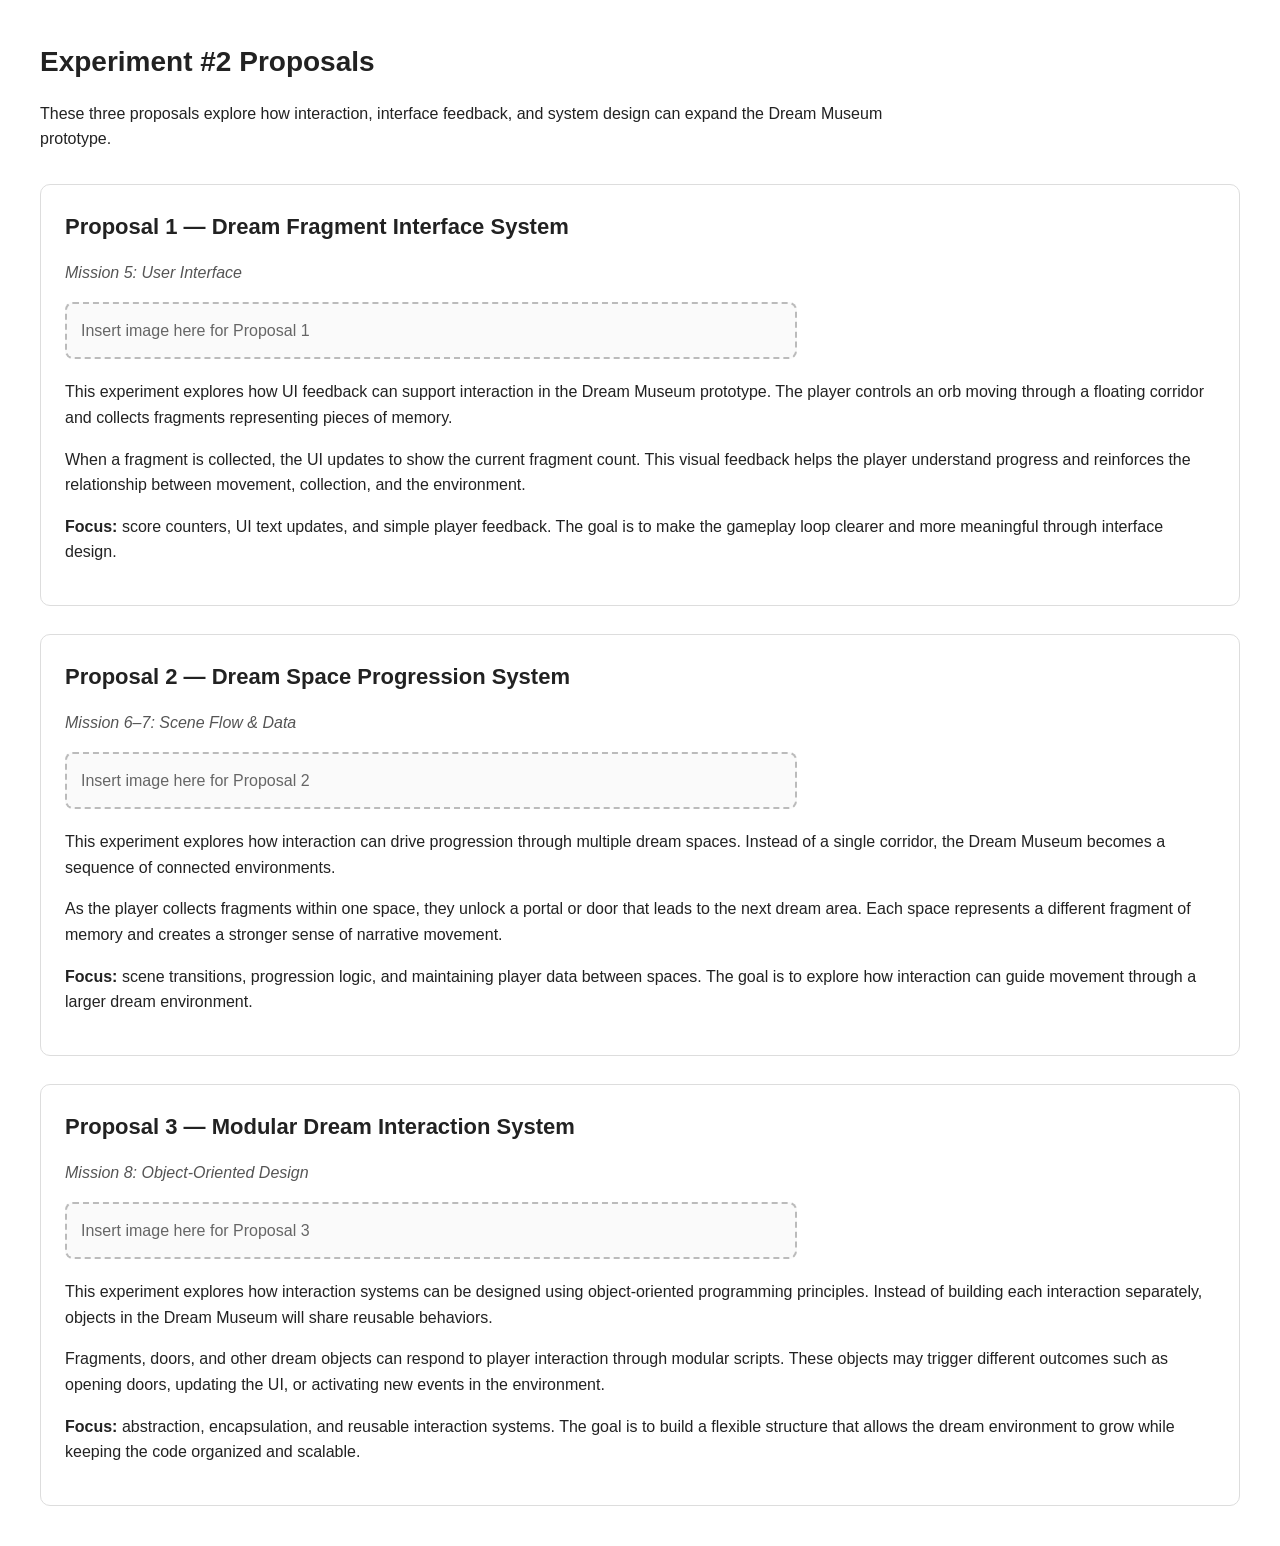
==== Mission2/Experiment2.html @ 94b40512 "update folder" ====
<!DOCTYPE html>
<html lang="en">
<head>
  <meta charset="UTF-8" />
  <meta name="viewport" content="width=device-width, initial-scale=1.0" />
  <title>Experiment #2 Proposals</title>
  <style>
    body {
      font-family: Arial, sans-serif;
      line-height: 1.6;
      margin: 40px;
      color: #222;
      background: #fff;
    }

    h1 {
      font-size: 28px;
      margin-bottom: 8px;
    }

    .intro {
      margin-bottom: 32px;
      max-width: 900px;
    }

    .proposal {
      border: 1px solid #ddd;
      padding: 24px;
      margin-bottom: 28px;
      border-radius: 10px;
      page-break-inside: avoid;
    }

    .proposal h2 {
      font-size: 22px;
      margin-top: 0;
      margin-bottom: 8px;
    }

    .mission {
      font-style: italic;
      color: #555;
      margin-bottom: 16px;
    }

    .image-placeholder {
      display: block;
      width: 100%;
      max-width: 700px;
      padding: 14px;
      margin: 16px 0 20px 0;
      border: 2px dashed #bbb;
      border-radius: 8px;
      color: #666;
      background: #fafafa;
      text-decoration: none;
    }

    .label {
      font-weight: bold;
    }
  </style>
</head>
<body>
  <h1>Experiment #2 Proposals</h1>
  <p class="intro">
    These three proposals explore how interaction, interface feedback, and system design
    can expand the Dream Museum prototype.
  </p>

  <section class="proposal">
    <h2>Proposal 1 — Dream Fragment Interface System</h2>
    <p class="mission">Mission 5: User Interface</p>

    <a class="image-placeholder" href="YOUR-IMAGE-LINK-HERE-1">
      Insert image here for Proposal 1
    </a>

    <p>
      This experiment explores how UI feedback can support interaction in the Dream Museum prototype.
      The player controls an orb moving through a floating corridor and collects fragments representing
      pieces of memory.
    </p>

    <p>
      When a fragment is collected, the UI updates to show the current fragment count. This visual
      feedback helps the player understand progress and reinforces the relationship between movement,
      collection, and the environment.
    </p>

    <p>
      <span class="label">Focus:</span> score counters, UI text updates, and simple player feedback.
      The goal is to make the gameplay loop clearer and more meaningful through interface design.
    </p>
  </section>

  <section class="proposal">
    <h2>Proposal 2 — Dream Space Progression System</h2>
    <p class="mission">Mission 6–7: Scene Flow &amp; Data</p>

    <a class="image-placeholder" href="YOUR-IMAGE-LINK-HERE-2">
      Insert image here for Proposal 2
    </a>

    <p>
      This experiment explores how interaction can drive progression through multiple dream spaces.
      Instead of a single corridor, the Dream Museum becomes a sequence of connected environments.
    </p>

    <p>
      As the player collects fragments within one space, they unlock a portal or door that leads to
      the next dream area. Each space represents a different fragment of memory and creates a stronger
      sense of narrative movement.
    </p>

    <p>
      <span class="label">Focus:</span> scene transitions, progression logic, and maintaining player
      data between spaces. The goal is to explore how interaction can guide movement through a larger
      dream environment.
    </p>
  </section>

  <section class="proposal">
    <h2>Proposal 3 — Modular Dream Interaction System</h2>
    <p class="mission">Mission 8: Object-Oriented Design</p>

    <a class="image-placeholder" href="YOUR-IMAGE-LINK-HERE-3">
      Insert image here for Proposal 3
    </a>

    <p>
      This experiment explores how interaction systems can be designed using object-oriented
      programming principles. Instead of building each interaction separately, objects in the
      Dream Museum will share reusable behaviors.
    </p>

    <p>
      Fragments, doors, and other dream objects can respond to player interaction through modular
      scripts. These objects may trigger different outcomes such as opening doors, updating the UI,
      or activating new events in the environment.
    </p>

    <p>
      <span class="label">Focus:</span> abstraction, encapsulation, and reusable interaction systems.
      The goal is to build a flexible structure that allows the dream environment to grow while keeping
      the code organized and scalable.
    </p>
  </section>
</body>
</html>
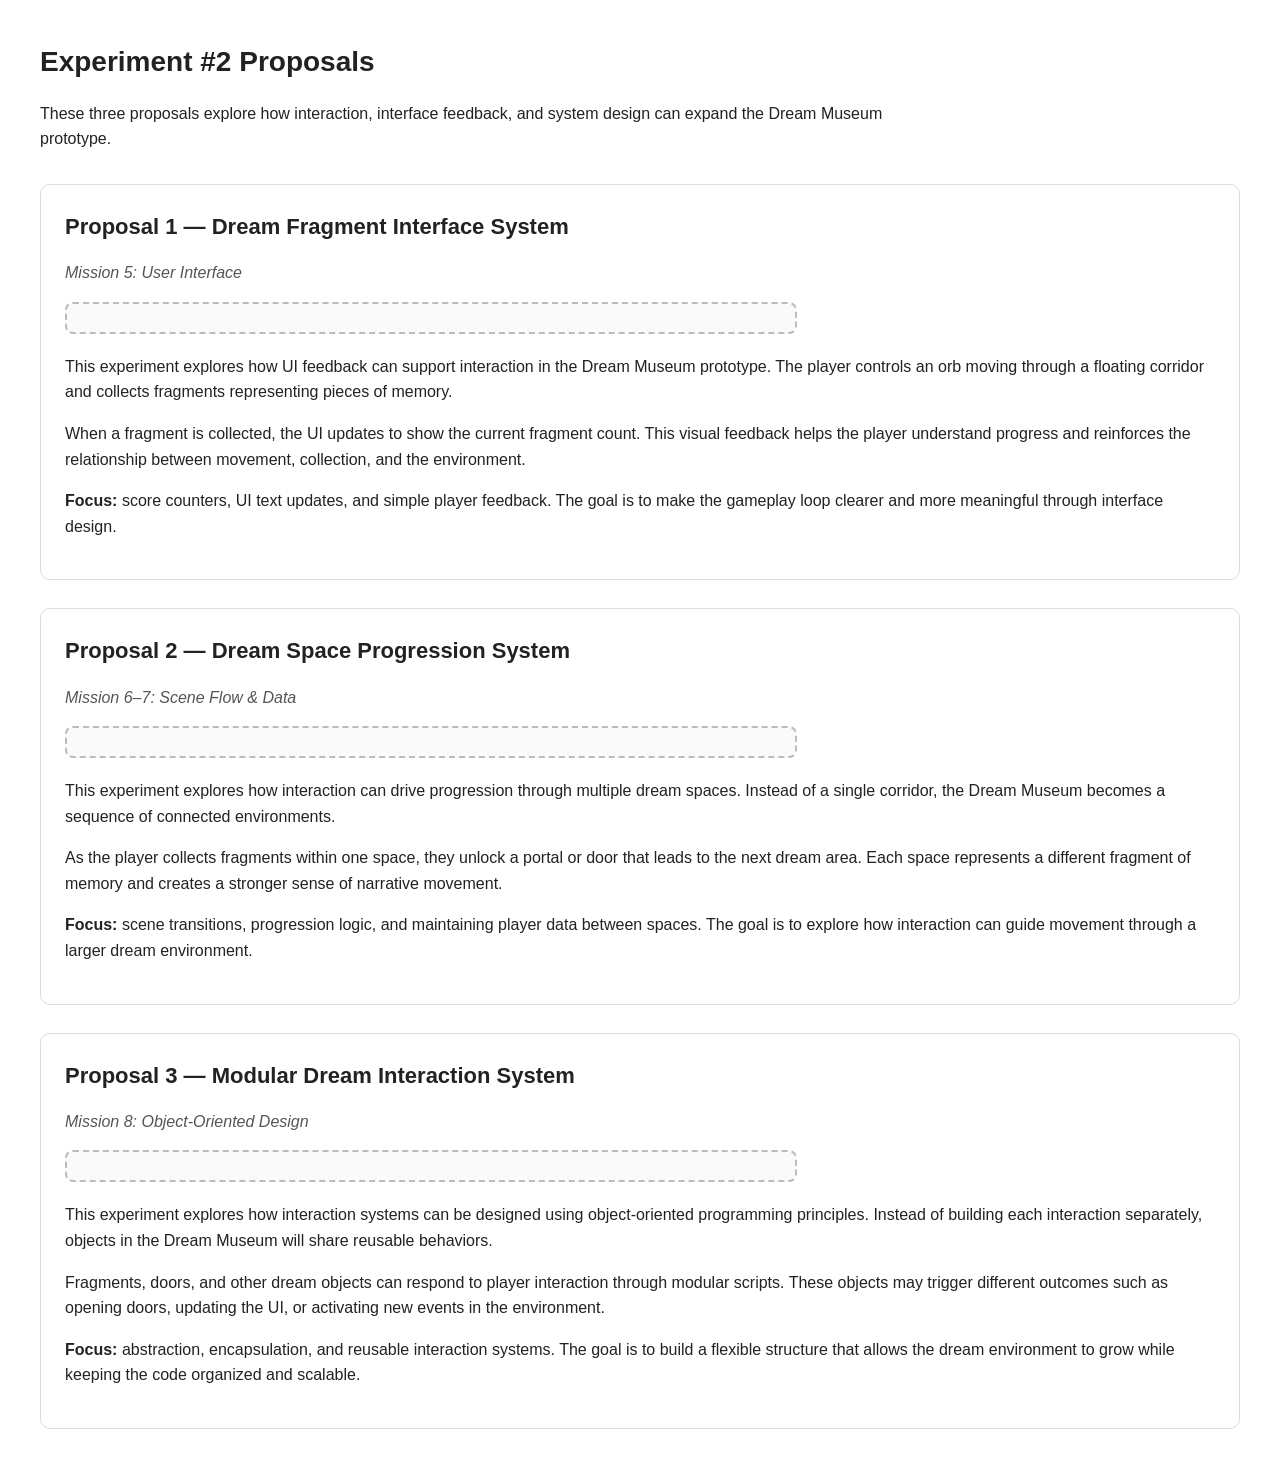
==== commit 028f3905: "added images" ====
--- a/Mission2/Experiment2.html
+++ b/Mission2/Experiment2.html
@@ -72,8 +72,8 @@
     <h2>Proposal 1 — Dream Fragment Interface System</h2>
     <p class="mission">Mission 5: User Interface</p>
 
-    <a class="image-placeholder" href="YOUR-IMAGE-LINK-HERE-1">
-      Insert image here for Proposal 1
+    <a class="image-placeholder" href="images/Proposal_1.png">
+
     </a>
 
     <p>
@@ -98,8 +98,8 @@
     <h2>Proposal 2 — Dream Space Progression System</h2>
     <p class="mission">Mission 6–7: Scene Flow &amp; Data</p>
 
-    <a class="image-placeholder" href="YOUR-IMAGE-LINK-HERE-2">
-      Insert image here for Proposal 2
+    <a class="image-placeholder" href="images/Proposal_2.png">
+      
     </a>
 
     <p>
@@ -124,8 +124,8 @@
     <h2>Proposal 3 — Modular Dream Interaction System</h2>
     <p class="mission">Mission 8: Object-Oriented Design</p>
 
-    <a class="image-placeholder" href="YOUR-IMAGE-LINK-HERE-3">
-      Insert image here for Proposal 3
+    <a class="image-placeholder" href="images/Proposal_3.png">
+      
     </a>
 
     <p>
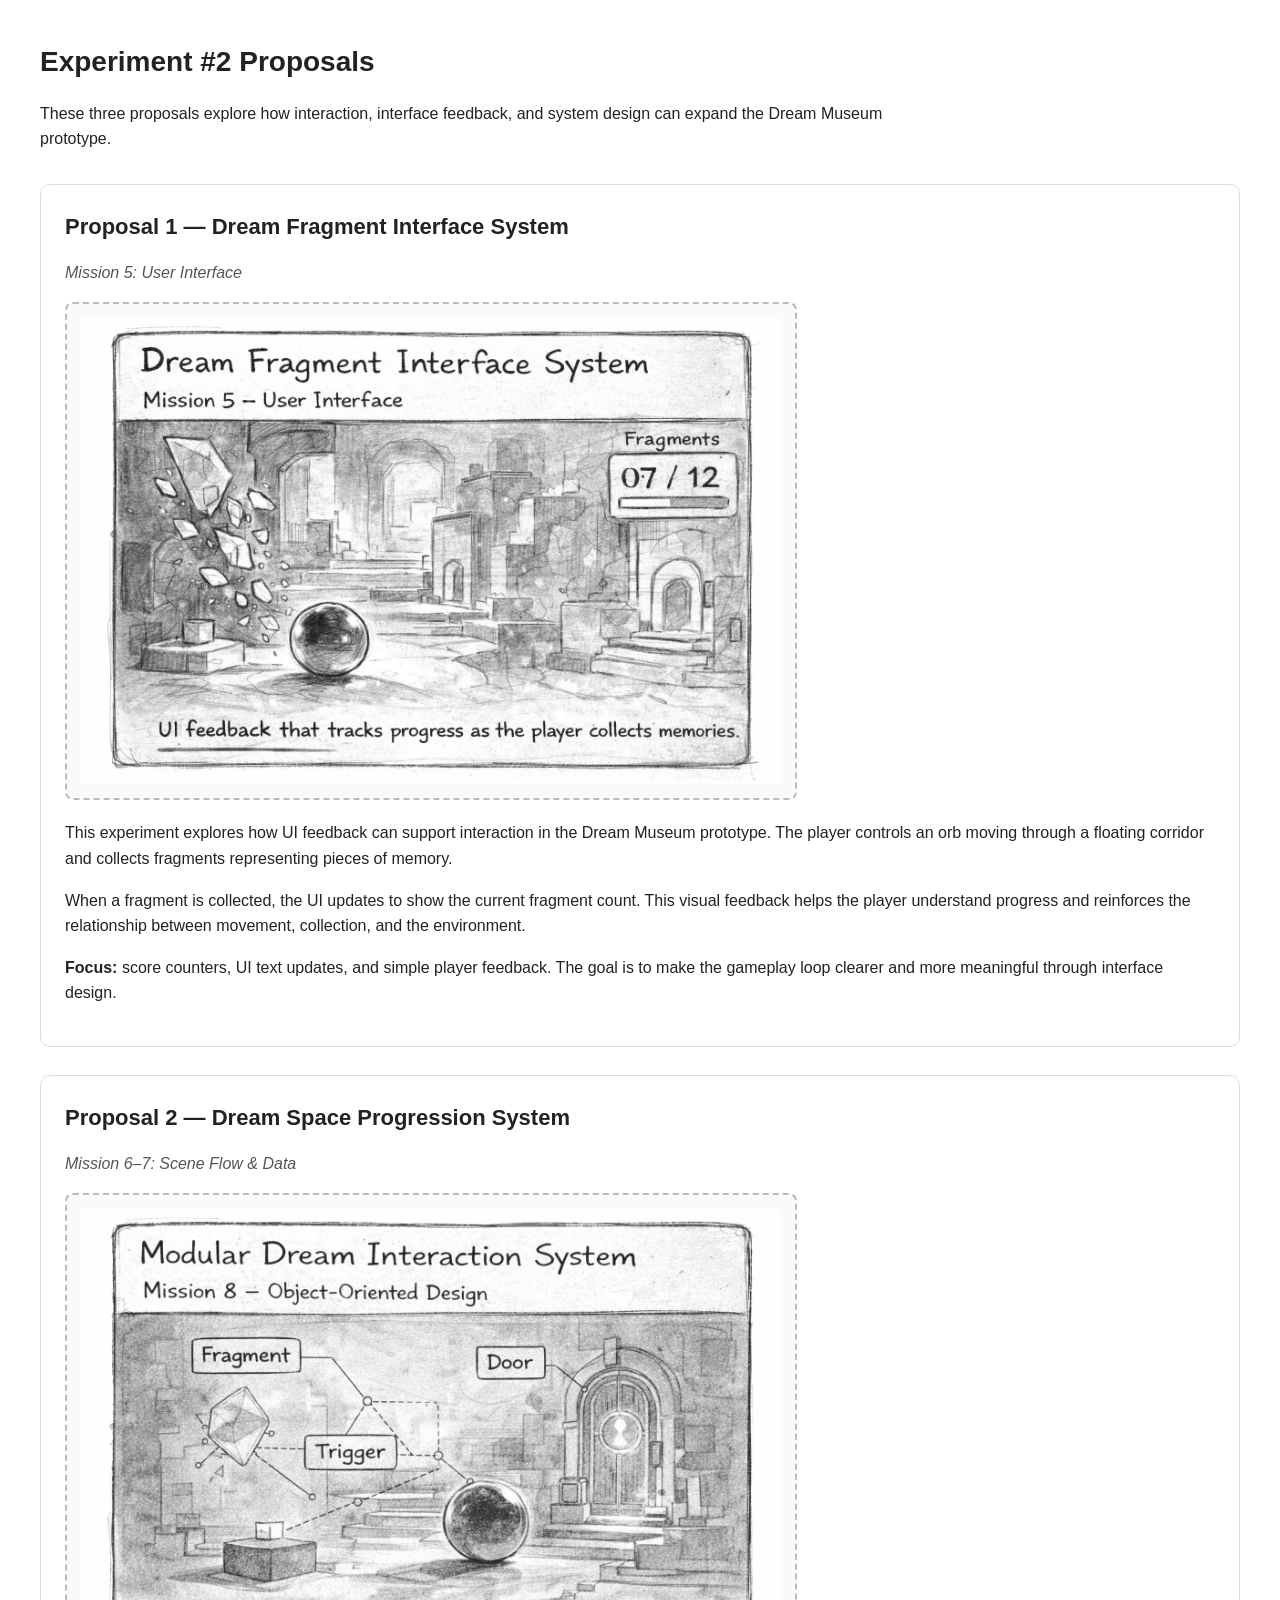
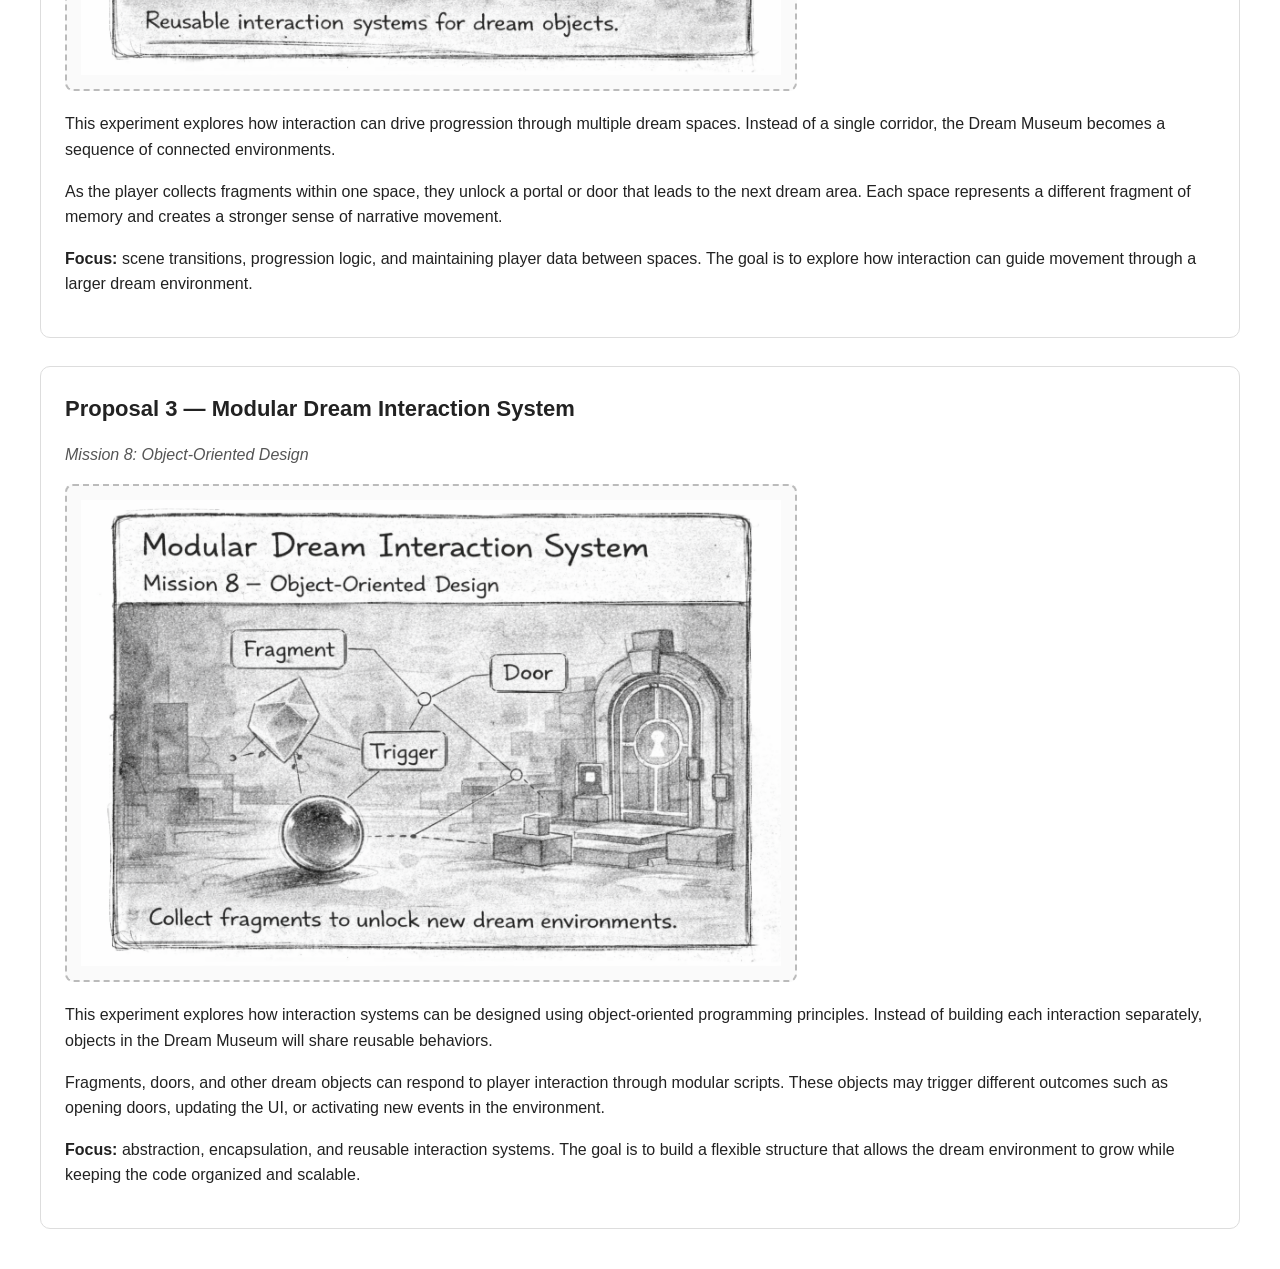
==== commit d548af1e: "updated images" ====
--- a/Mission2/Experiment2.html
+++ b/Mission2/Experiment2.html
@@ -72,9 +72,7 @@
     <h2>Proposal 1 — Dream Fragment Interface System</h2>
     <p class="mission">Mission 5: User Interface</p>
 
-    <a class="image-placeholder" href="images/Proposal_1.png">
-
-    </a>
+    <img class="image-placeholder" src="images/Proposal_1.png" alt="Proposal 1 sketch">
 
     <p>
       This experiment explores how UI feedback can support interaction in the Dream Museum prototype.
@@ -98,9 +96,7 @@
     <h2>Proposal 2 — Dream Space Progression System</h2>
     <p class="mission">Mission 6–7: Scene Flow &amp; Data</p>
 
-    <a class="image-placeholder" href="images/Proposal_2.png">
-      
-    </a>
+    <img class="image-placeholder" src="images/Proposal_2.png" alt="Proposal 2 sketch">
 
     <p>
       This experiment explores how interaction can drive progression through multiple dream spaces.
@@ -124,9 +120,7 @@
     <h2>Proposal 3 — Modular Dream Interaction System</h2>
     <p class="mission">Mission 8: Object-Oriented Design</p>
 
-    <a class="image-placeholder" href="images/Proposal_3.png">
-      
-    </a>
+    <img class="image-placeholder" src="images/Proposal_3.png" alt="Proposal 3 sketch">
 
     <p>
       This experiment explores how interaction systems can be designed using object-oriented
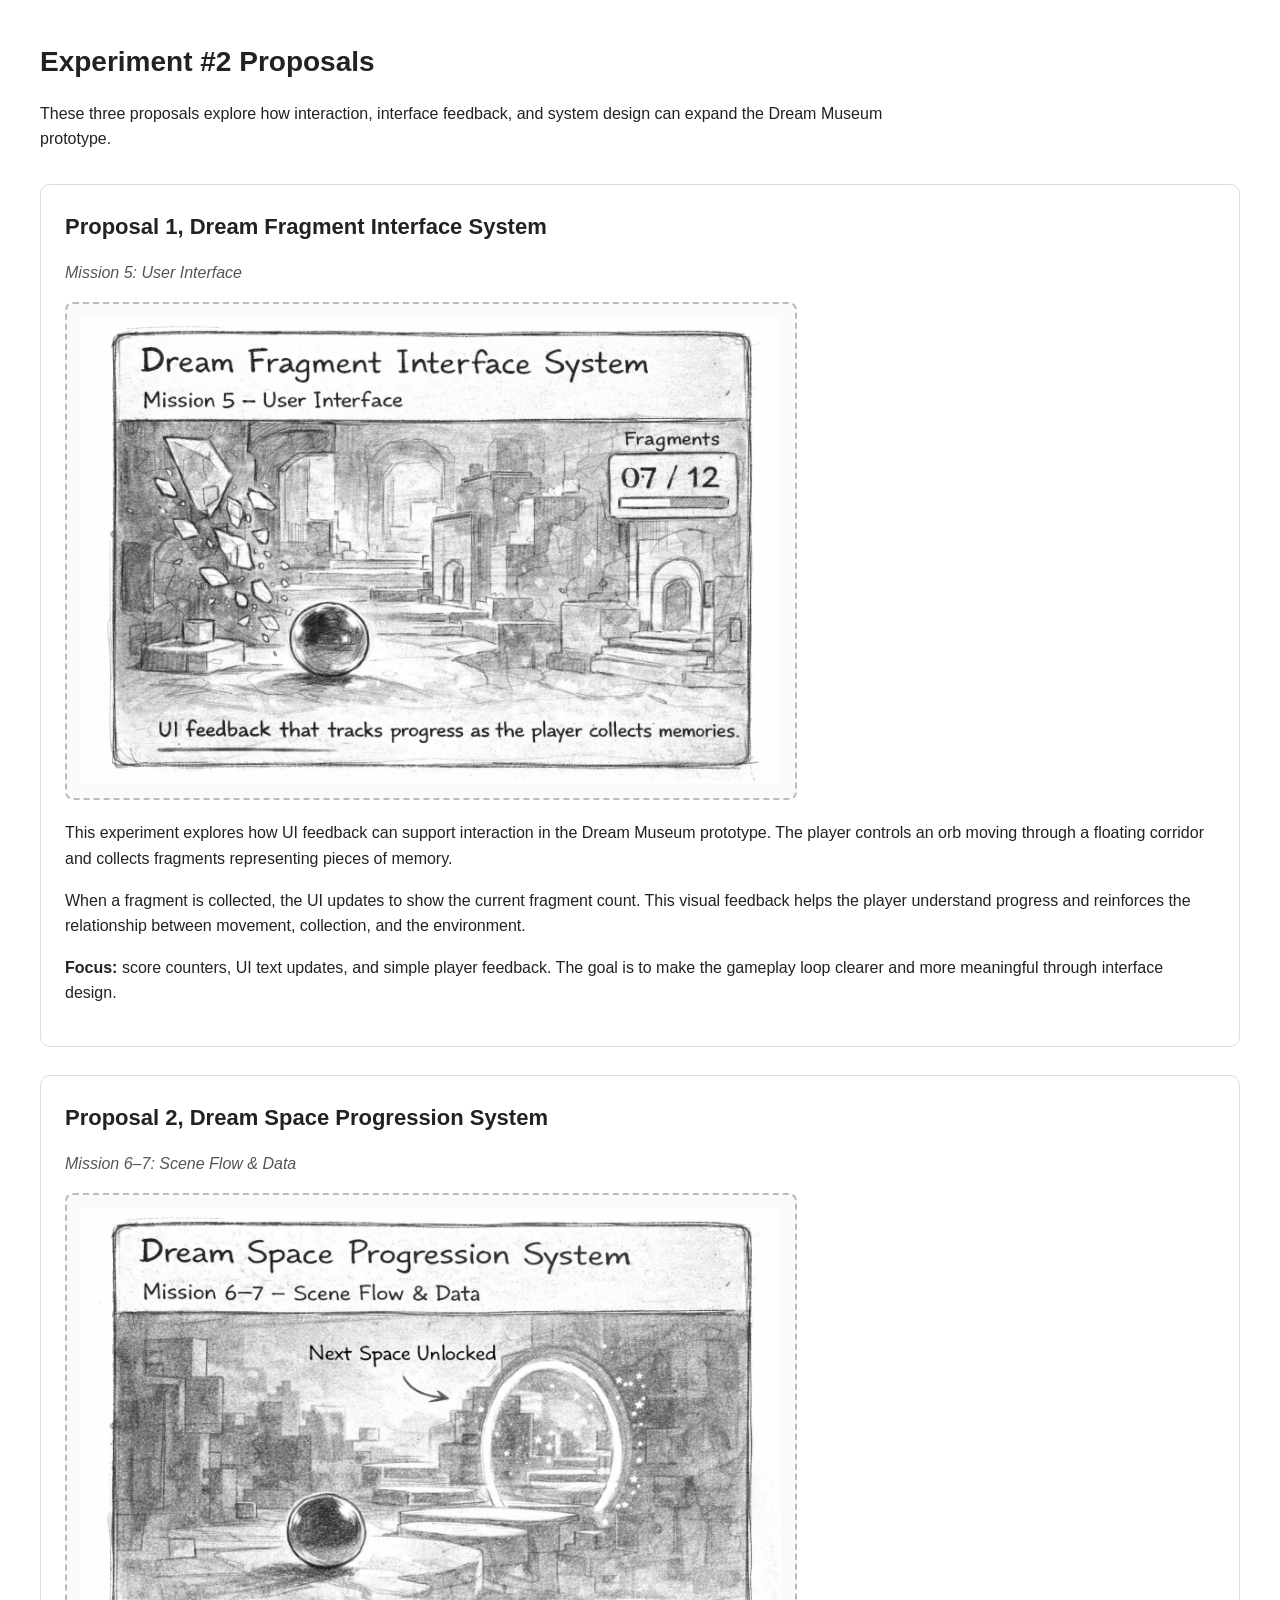
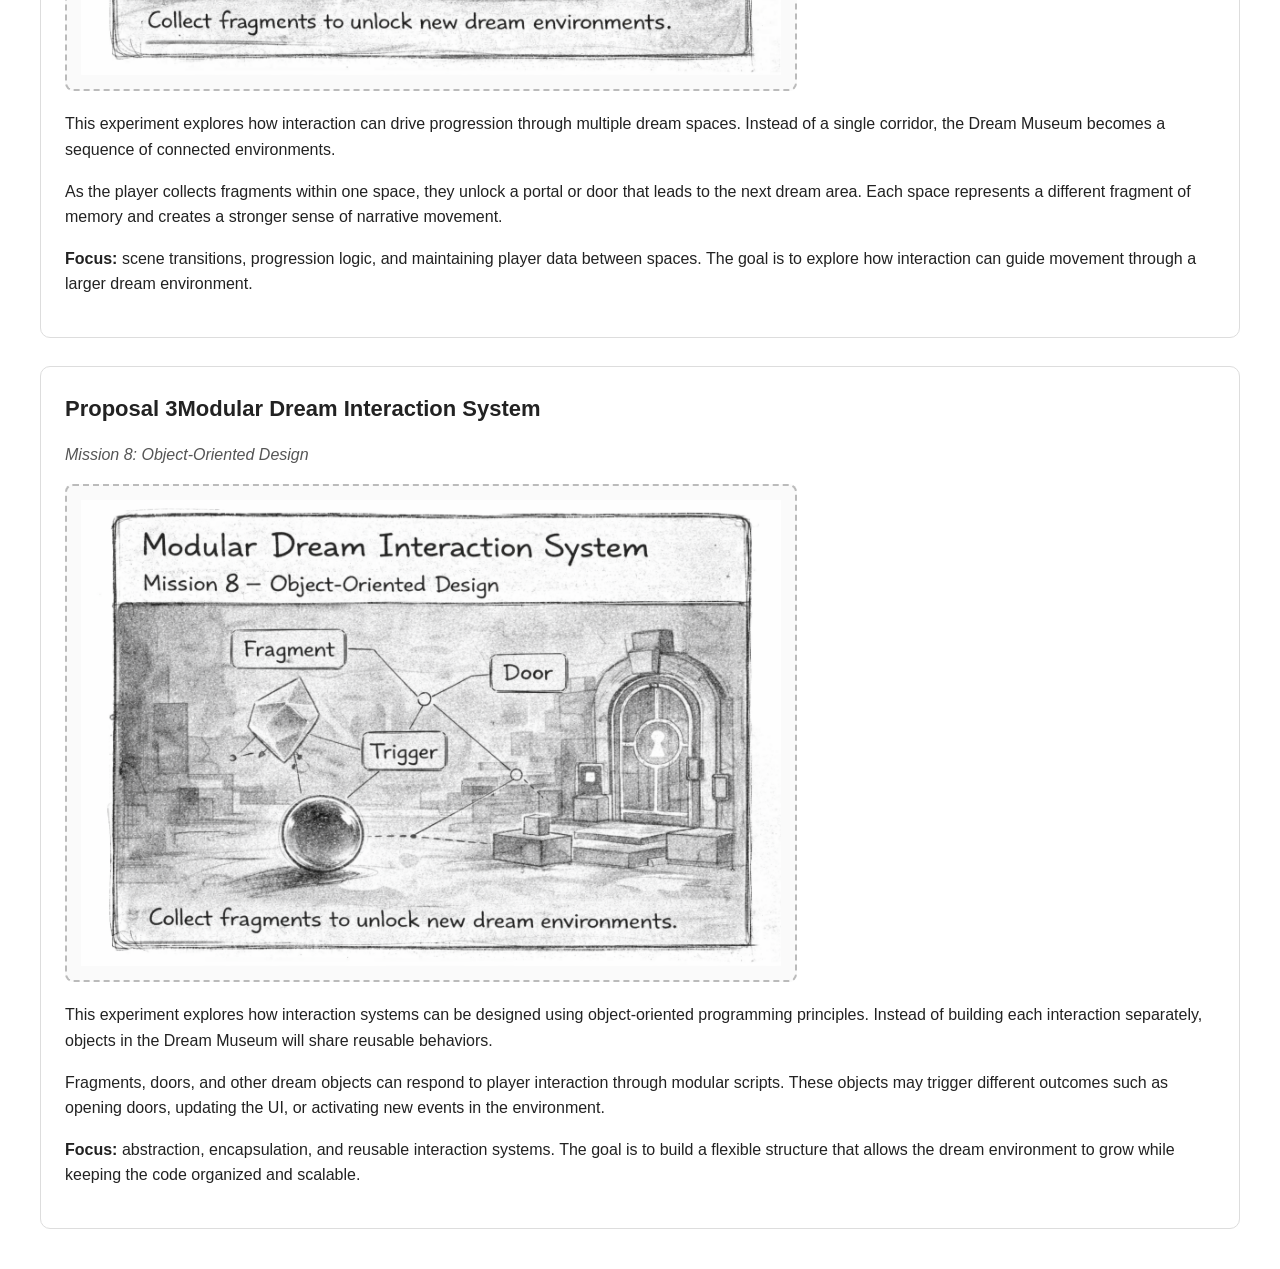
==== commit 78dd4f70: "image update" ====
--- a/Mission2/Experiment2.html
+++ b/Mission2/Experiment2.html
@@ -69,7 +69,7 @@
   </p>
 
   <section class="proposal">
-    <h2>Proposal 1 — Dream Fragment Interface System</h2>
+    <h2>Proposal 1, Dream Fragment Interface System</h2>
     <p class="mission">Mission 5: User Interface</p>
 
     <img class="image-placeholder" src="images/Proposal_1.png" alt="Proposal 1 sketch">
@@ -93,10 +93,10 @@
   </section>
 
   <section class="proposal">
-    <h2>Proposal 2 — Dream Space Progression System</h2>
+    <h2>Proposal 2, Dream Space Progression System</h2>
     <p class="mission">Mission 6–7: Scene Flow &amp; Data</p>
 
-    <img class="image-placeholder" src="images/Proposal_2.png" alt="Proposal 2 sketch">
+    <img class="image-placeholder" src="images/Proposal_02.png" alt="Proposal 2 sketch">
 
     <p>
       This experiment explores how interaction can drive progression through multiple dream spaces.
@@ -117,7 +117,7 @@
   </section>
 
   <section class="proposal">
-    <h2>Proposal 3 — Modular Dream Interaction System</h2>
+    <h2>Proposal 3Modular Dream Interaction System</h2>
     <p class="mission">Mission 8: Object-Oriented Design</p>
 
     <img class="image-placeholder" src="images/Proposal_3.png" alt="Proposal 3 sketch">
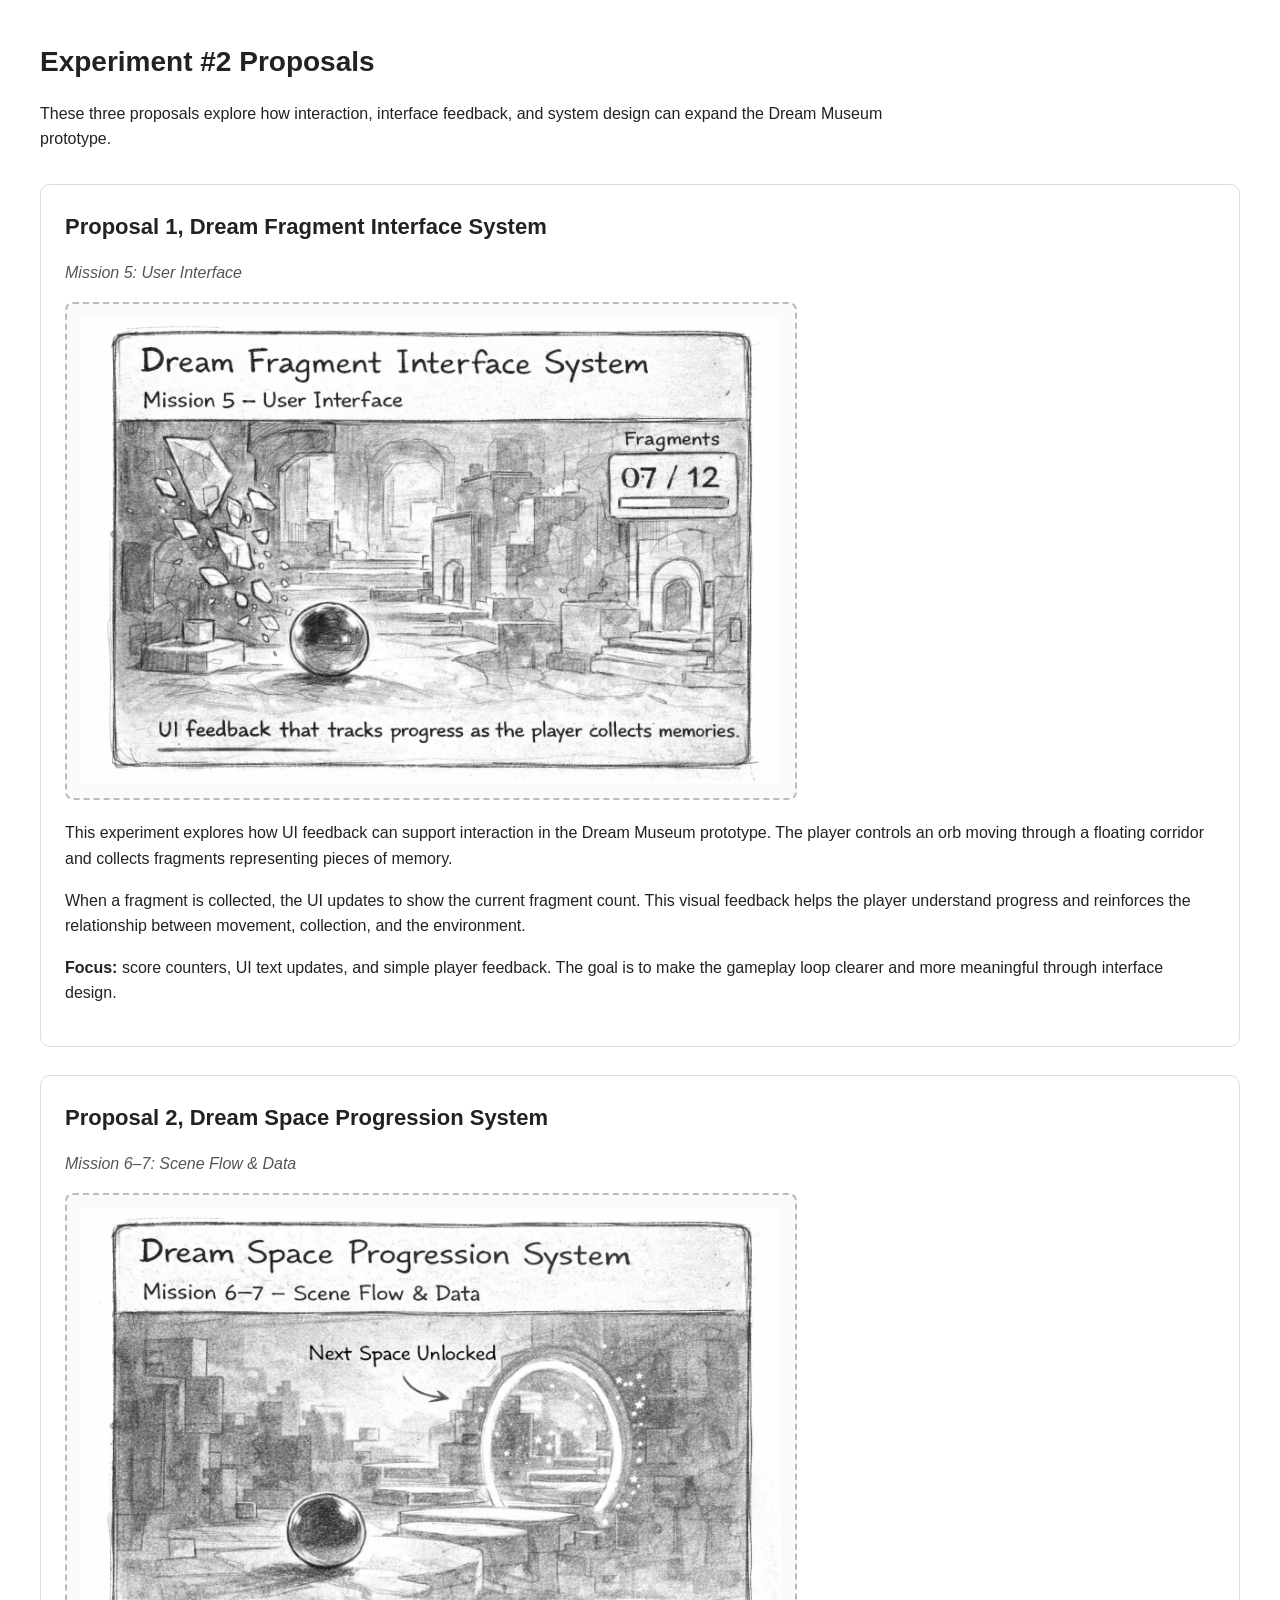
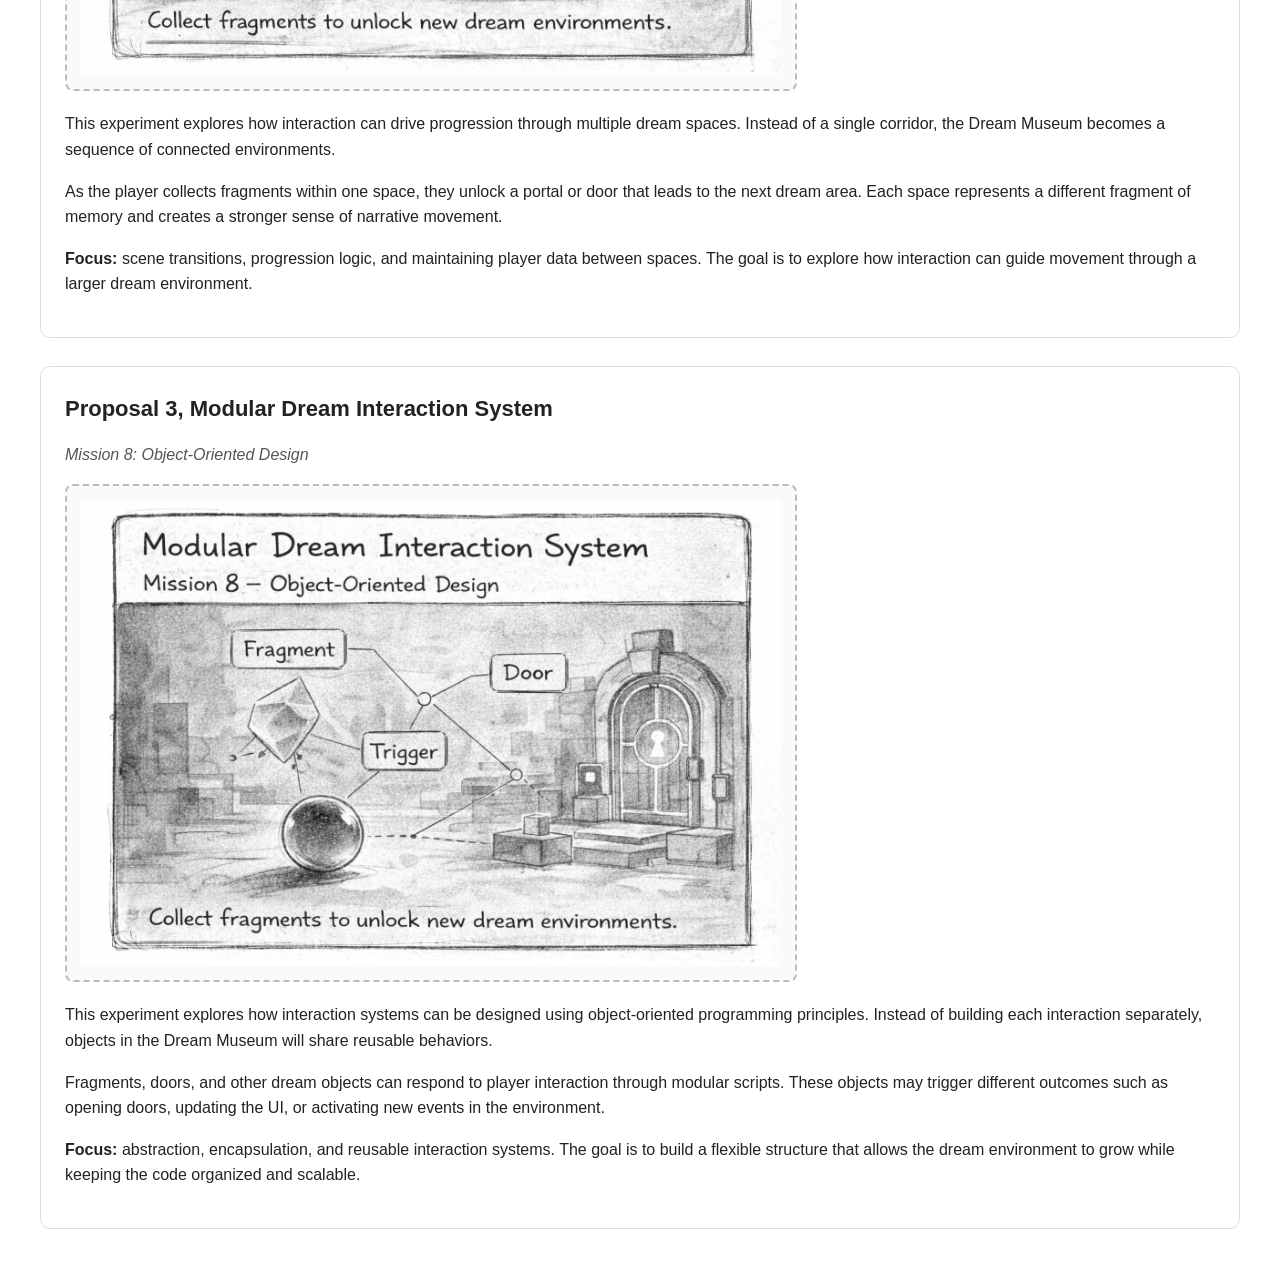
==== commit 49fabf51: "text update" ====
--- a/Mission2/Experiment2.html
+++ b/Mission2/Experiment2.html
@@ -117,7 +117,7 @@
   </section>
 
   <section class="proposal">
-    <h2>Proposal 3Modular Dream Interaction System</h2>
+    <h2>Proposal 3, Modular Dream Interaction System</h2>
     <p class="mission">Mission 8: Object-Oriented Design</p>
 
     <img class="image-placeholder" src="images/Proposal_3.png" alt="Proposal 3 sketch">
